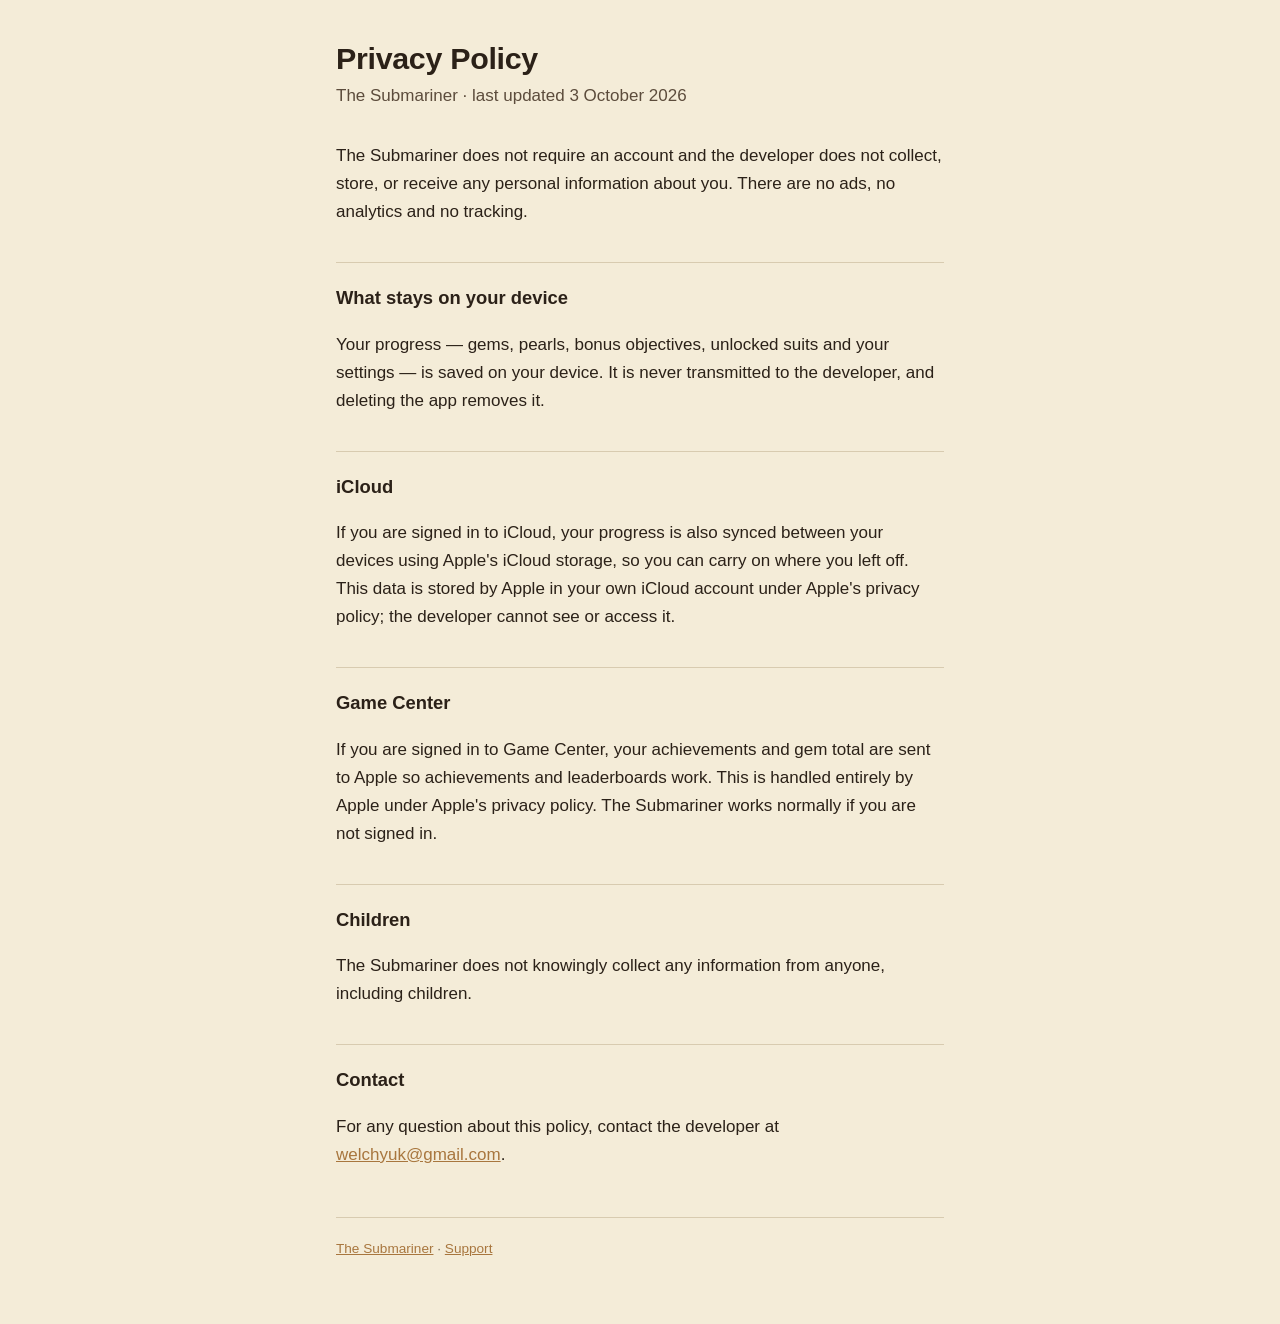
==== privacy.html @ 35c292dc "Add The Submariner support and privacy pages Co-Authored-By: Claude Opus 5.5 <noreply@anthropic.com>" ====
<!doctype html>
<html lang="en-GB">
<head>
<meta charset="utf-8">
<meta name="viewport" content="width=device-width, initial-scale=1">
<title>The Submariner — Privacy Policy</title>
<link rel="stylesheet" href="style.css">
</head>
<body>
<main>

<h1>Privacy Policy</h1>
<p class="lede">The Submariner · last updated 3 October 2026</p>

<p>The Submariner does not require an account and the developer does not
collect, store, or receive any personal information about you. There are no
ads, no analytics and no tracking.</p>

<h2>What stays on your device</h2>
<p>Your progress — gems, pearls, bonus objectives, unlocked suits and your
settings — is saved on your device. It is never transmitted to the developer,
and deleting the app removes it.</p>

<h2>iCloud</h2>
<p>If you are signed in to iCloud, your progress is also synced between your
devices using Apple's iCloud storage, so you can carry on where you left off.
This data is stored by Apple in your own iCloud account under Apple's privacy
policy; the developer cannot see or access it.</p>

<h2>Game Center</h2>
<p>If you are signed in to Game Center, your achievements and gem total are
sent to Apple so achievements and leaderboards work. This is handled entirely
by Apple under Apple's privacy policy. The Submariner works normally if you are
not signed in.</p>

<h2>Children</h2>
<p>The Submariner does not knowingly collect any information from anyone,
including children.</p>

<h2>Contact</h2>
<p>For any question about this policy, contact the developer at
<a href="mailto:welchyuk@gmail.com">welchyuk@gmail.com</a>.</p>

<footer>
    <a href="index.html">The Submariner</a> · <a href="support.html">Support</a>
</footer>

</main>
</body>
</html>
---- style.css ----
/* Shared styling for the Card School support pages. Deliberately plain and
   self-contained — these exist to satisfy the App Store Connect Privacy
   Policy URL and Support URL fields and to be readable on a phone. */
:root {
    --parchment: #f4ecd8;
    --ink: #2b2118;
    --brass: #a8763e;
    --rule: #d8cbb0;
}

* { box-sizing: border-box; }

body {
    margin: 0;
    padding: 2.5rem 1.25rem 4rem;
    background: var(--parchment);
    color: var(--ink);
    font: 17px/1.65 -apple-system, BlinkMacSystemFont, "Segoe UI", Helvetica, Arial, sans-serif;
    -webkit-text-size-adjust: 100%;
}

main { max-width: 38rem; margin: 0 auto; }

h1 {
    font-size: 1.9rem;
    line-height: 1.2;
    margin: 0 0 .35rem;
    letter-spacing: -0.01em;
}

h2 {
    font-size: 1.15rem;
    margin: 2.25rem 0 .5rem;
    padding-top: 1.25rem;
    border-top: 1px solid var(--rule);
}

.lede { color: #5c4c3c; margin: 0 0 2rem; }

a { color: var(--brass); }

ul { padding-left: 1.2rem; }

li { margin-bottom: .35rem; }

footer {
    margin-top: 3rem;
    padding-top: 1.25rem;
    border-top: 1px solid var(--rule);
    font-size: .85rem;
    color: #7a6a58;
}

@media (prefers-color-scheme: dark) {
    :root {
        --parchment: #17130f;
        --ink: #e8ddc9;
        --brass: #cf9d5e;
        --rule: #382d22;
    }
    .lede { color: #a99a86; }
    footer { color: #8b7c6a; }
}
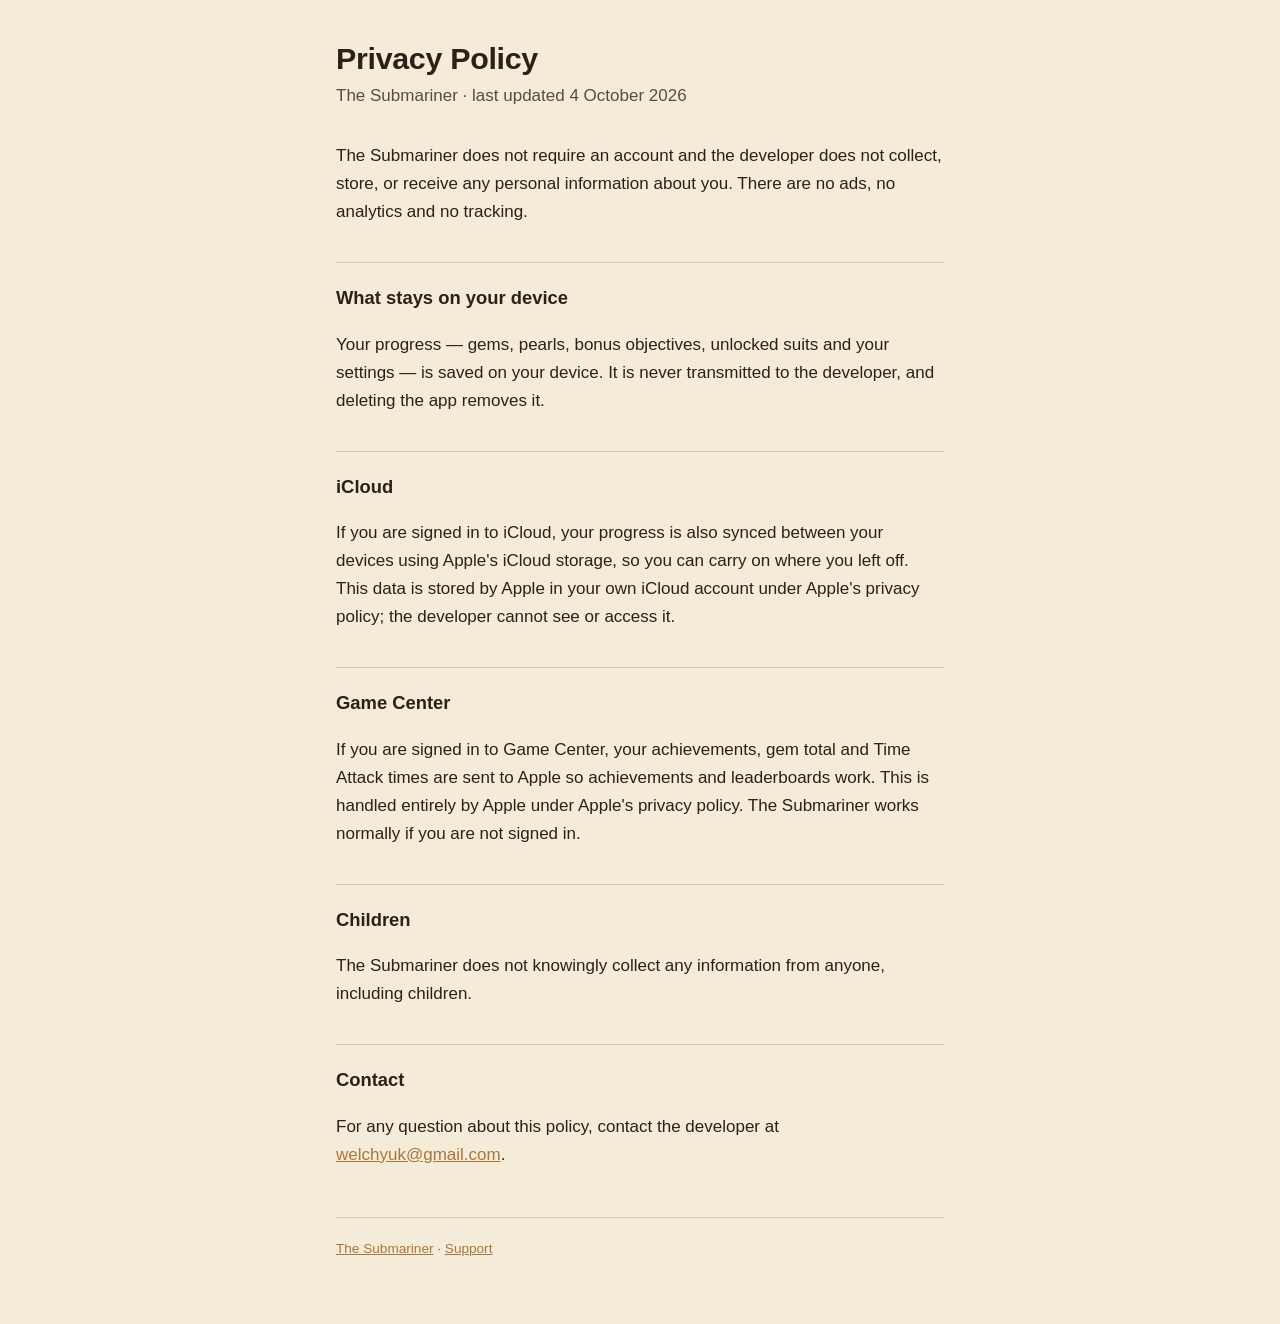
==== commit 860c7043: "Privacy policy: mention Time Attack times sent to Game Center" ====
--- a/privacy.html
+++ b/privacy.html
@@ -10,7 +10,7 @@
 <main>
 
 <h1>Privacy Policy</h1>
-<p class="lede">The Submariner · last updated 3 October 2026</p>
+<p class="lede">The Submariner · last updated 4 October 2026</p>
 
 <p>The Submariner does not require an account and the developer does not
 collect, store, or receive any personal information about you. There are no
@@ -28,7 +28,7 @@
 policy; the developer cannot see or access it.</p>
 
 <h2>Game Center</h2>
-<p>If you are signed in to Game Center, your achievements and gem total are
+<p>If you are signed in to Game Center, your achievements, gem total and Time Attack times are
 sent to Apple so achievements and leaderboards work. This is handled entirely
 by Apple under Apple's privacy policy. The Submariner works normally if you are
 not signed in.</p>
